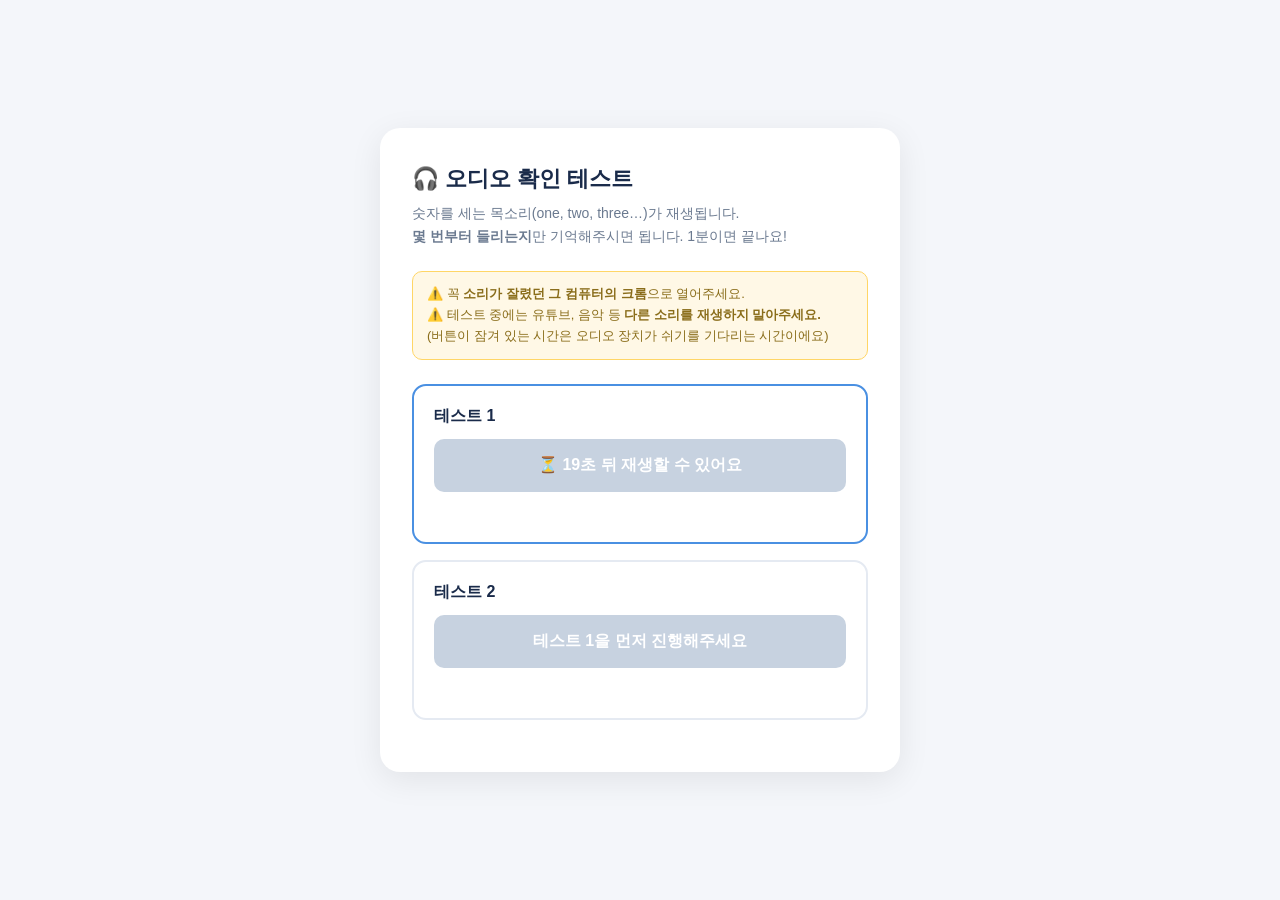
==== audio-test.html @ b0c788d8 "feat: 응답고르기 오디오 앞잘림 진단용 테스트 페이지 추가 오디오 장치 절전(wake latency) 가설 검증용. - audio-test.html: 원본 조건(무음 0.1초)" ====
<!DOCTYPE html>
<html lang="ko">
<head>
<meta charset="UTF-8">
<meta name="viewport" content="width=device-width, initial-scale=1.0">
<title>오디오 확인 테스트</title>
<style>
  * { margin: 0; padding: 0; box-sizing: border-box; }
  body {
    font-family: 'Pretendard', -apple-system, BlinkMacSystemFont, 'Segoe UI', 'Malgun Gothic', sans-serif;
    background: #f4f6fa;
    min-height: 100vh;
    display: flex;
    justify-content: center;
    align-items: center;
    padding: 20px;
  }
  .card {
    background: #fff;
    border-radius: 20px;
    box-shadow: 0 8px 32px rgba(0,0,0,0.08);
    max-width: 520px;
    width: 100%;
    padding: 36px 32px;
  }
  h1 { font-size: 22px; color: #1a2b4a; margin-bottom: 8px; }
  .subtitle { font-size: 14px; color: #6b7a90; line-height: 1.6; margin-bottom: 24px; }
  .warn {
    background: #fff8e6;
    border: 1px solid #ffd666;
    border-radius: 10px;
    padding: 12px 14px;
    font-size: 13px;
    color: #8a6d1a;
    line-height: 1.6;
    margin-bottom: 24px;
  }
  .test-block {
    border: 2px solid #e5eaf2;
    border-radius: 14px;
    padding: 20px;
    margin-bottom: 16px;
    transition: border-color 0.3s;
  }
  .test-block.active { border-color: #4a90e2; }
  .test-block.done { border-color: #34c98e; background: #f4fdf9; }
  .test-title { font-size: 16px; font-weight: 700; color: #1a2b4a; margin-bottom: 12px; }
  .play-btn {
    width: 100%;
    padding: 16px;
    border: none;
    border-radius: 10px;
    background: #4a90e2;
    color: #fff;
    font-size: 16px;
    font-weight: 700;
    cursor: pointer;
    transition: background 0.2s;
  }
  .play-btn:hover:not(:disabled) { background: #3a7bc8; }
  .play-btn:disabled { background: #c7d2e0; cursor: not-allowed; }
  .status {
    font-size: 13px;
    color: #6b7a90;
    margin-top: 10px;
    min-height: 20px;
    line-height: 1.5;
  }
  .status.playing { color: #4a90e2; font-weight: 600; }
  .status.remember { color: #d97706; font-weight: 600; }
  .countdown-num { font-weight: 700; color: #4a90e2; }
  .result-guide {
    display: none;
    background: #eef6ff;
    border: 1px solid #b3d4f5;
    border-radius: 10px;
    padding: 16px;
    font-size: 14px;
    color: #1a4a7a;
    line-height: 1.7;
    margin-top: 8px;
  }
  .result-guide.show { display: block; }
</style>
</head>
<body>
<div class="card">
  <h1>🎧 오디오 확인 테스트</h1>
  <p class="subtitle">
    숫자를 세는 목소리(one, two, three…)가 재생됩니다.<br>
    <b>몇 번부터 들리는지</b>만 기억해주시면 됩니다. 1분이면 끝나요!
  </p>
  <div class="warn">
    ⚠️ 꼭 <b>소리가 잘렸던 그 컴퓨터의 크롬</b>으로 열어주세요.<br>
    ⚠️ 테스트 중에는 유튜브, 음악 등 <b>다른 소리를 재생하지 말아주세요.</b><br>
    (버튼이 잠겨 있는 시간은 오디오 장치가 쉬기를 기다리는 시간이에요)
  </div>

  <div class="test-block" id="block1">
    <div class="test-title">테스트 1</div>
    <button class="play-btn" id="btn1" disabled>준비 중…</button>
    <div class="status" id="status1"></div>
  </div>

  <div class="test-block" id="block2">
    <div class="test-title">테스트 2</div>
    <button class="play-btn" id="btn2" disabled>테스트 1을 먼저 진행해주세요</button>
    <div class="status" id="status2"></div>
  </div>

  <div class="result-guide" id="resultGuide">
    ✅ 테스트 완료! 아래 두 가지를 카톡으로 알려주세요.<br>
    ① 테스트 1에서 <b>처음 들린 숫자</b> (예: three부터 들렸어요)<br>
    ② 테스트 2에서 <b>처음 들린 숫자</b><br>
    <br>
    숫자가 하나도 안 들렸거나 다시 해보고 싶으시면, 20초 뒤에 버튼이 다시 켜지니 한 번 더 눌러보셔도 돼요.
  </div>
</div>

<script>
(function() {
  var COOLDOWN = 20; // 오디오 장치가 다시 잠들 때까지 기다리는 시간(초)
  var AUDIO_1 = 'audio-test-original.mp3';
  var AUDIO_2 = 'audio-test-padded.mp3';

  var btn1 = document.getElementById('btn1');
  var btn2 = document.getElementById('btn2');
  var status1 = document.getElementById('status1');
  var status2 = document.getElementById('status2');
  var block1 = document.getElementById('block1');
  var block2 = document.getElementById('block2');
  var resultGuide = document.getElementById('resultGuide');

  var test1Done = false;
  var test2Done = false;
  var playing = false;
  var countdownTimer = null;

  // 미리 받아두면 재생 시점 조건이 실제 서비스와 달라지므로 프리로드하지 않고,
  // 실제 응답고르기 컴포넌트와 동일하게 클릭 시점에 new Audio → play() 한다.
  function playClip(url, statusEl, onDone) {
    playing = true;
    var audio = new Audio(url);
    statusEl.className = 'status playing';
    statusEl.textContent = '🔊 재생 중… 처음 들리는 숫자를 기억해주세요!';
    audio.addEventListener('ended', function() {
      playing = false;
      statusEl.className = 'status remember';
      statusEl.textContent = '방금 처음 들린 숫자를 기억해주세요!';
      onDone();
    });
    audio.addEventListener('error', function() {
      playing = false;
      statusEl.className = 'status';
      statusEl.textContent = '⚠️ 재생에 실패했어요. 인터넷 연결 확인 후 새로고침 해주세요.';
      onDone();
    });
    audio.play().catch(function() {
      playing = false;
      statusEl.className = 'status';
      statusEl.textContent = '⚠️ 재생에 실패했어요. 버튼을 다시 눌러주세요.';
      onDone();
    });
  }

  function setButtons(enabled) {
    btn1.disabled = !enabled;
    btn1.textContent = enabled ? '▶ 테스트 1 재생' : btn1.textContent;
    var b2on = enabled && test1Done;
    btn2.disabled = !b2on;
    if (b2on) btn2.textContent = '▶ 테스트 2 재생';
  }

  // 재생 전 오디오 장치가 완전히 잠들도록 버튼을 잠그고 카운트다운을 보여준다
  function startCooldown(onReady) {
    var remain = COOLDOWN;
    btn1.disabled = true;
    btn2.disabled = true;
    var target = !test1Done ? btn1 : btn2;
    function tick() {
      if (remain <= 0) {
        clearInterval(countdownTimer);
        countdownTimer = null;
        onReady();
        return;
      }
      target.textContent = '⏳ ' + remain + '초 뒤 재생할 수 있어요';
      remain--;
    }
    tick();
    countdownTimer = setInterval(tick, 1000);
  }

  function updateBlocks() {
    block1.className = 'test-block' + (test1Done ? ' done' : ' active');
    block2.className = 'test-block' + (test2Done ? ' done' : (test1Done ? ' active' : ''));
    if (test1Done && test2Done) resultGuide.className = 'result-guide show';
  }

  btn1.addEventListener('click', function() {
    if (playing) return;
    btn1.disabled = true;
    btn2.disabled = true;
    playClip(AUDIO_1, status1, function() {
      test1Done = true;
      updateBlocks();
      startCooldown(function() { setButtons(true); });
    });
  });

  btn2.addEventListener('click', function() {
    if (playing) return;
    btn1.disabled = true;
    btn2.disabled = true;
    playClip(AUDIO_2, status2, function() {
      test2Done = true;
      updateBlocks();
      startCooldown(function() { setButtons(true); });
    });
  });

  // 페이지를 열자마자 재생하면 직전에 다른 소리로 장치가 깨어 있을 수 있으므로
  // 첫 재생 전에도 20초를 기다린다
  updateBlocks();
  startCooldown(function() { setButtons(true); });
})();
</script>
</body>
</html>
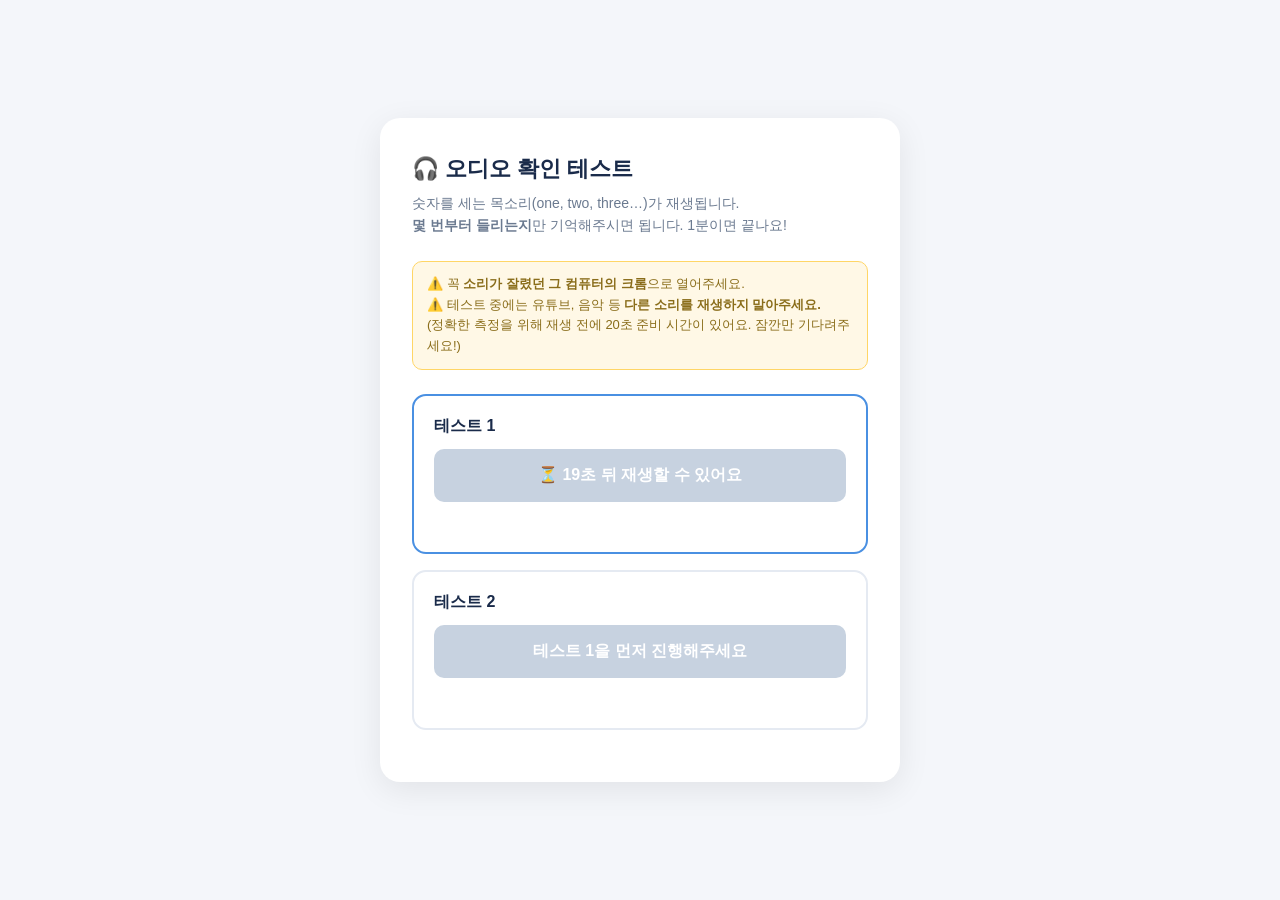
==== commit 6f68d8c1: "docs: 테스트 페이지 대기시간 안내 문구를 일반적인 표현으로 변경 Co-Authored-By: Claude Fable 5 <noreply@anthropic.com>" ====
--- a/audio-test.html
+++ b/audio-test.html
@@ -93,7 +93,7 @@
   <div class="warn">
     ⚠️ 꼭 <b>소리가 잘렸던 그 컴퓨터의 크롬</b>으로 열어주세요.<br>
     ⚠️ 테스트 중에는 유튜브, 음악 등 <b>다른 소리를 재생하지 말아주세요.</b><br>
-    (버튼이 잠겨 있는 시간은 오디오 장치가 쉬기를 기다리는 시간이에요)
+    (정확한 측정을 위해 재생 전에 20초 준비 시간이 있어요. 잠깐만 기다려주세요!)
   </div>
 
   <div class="test-block" id="block1">
